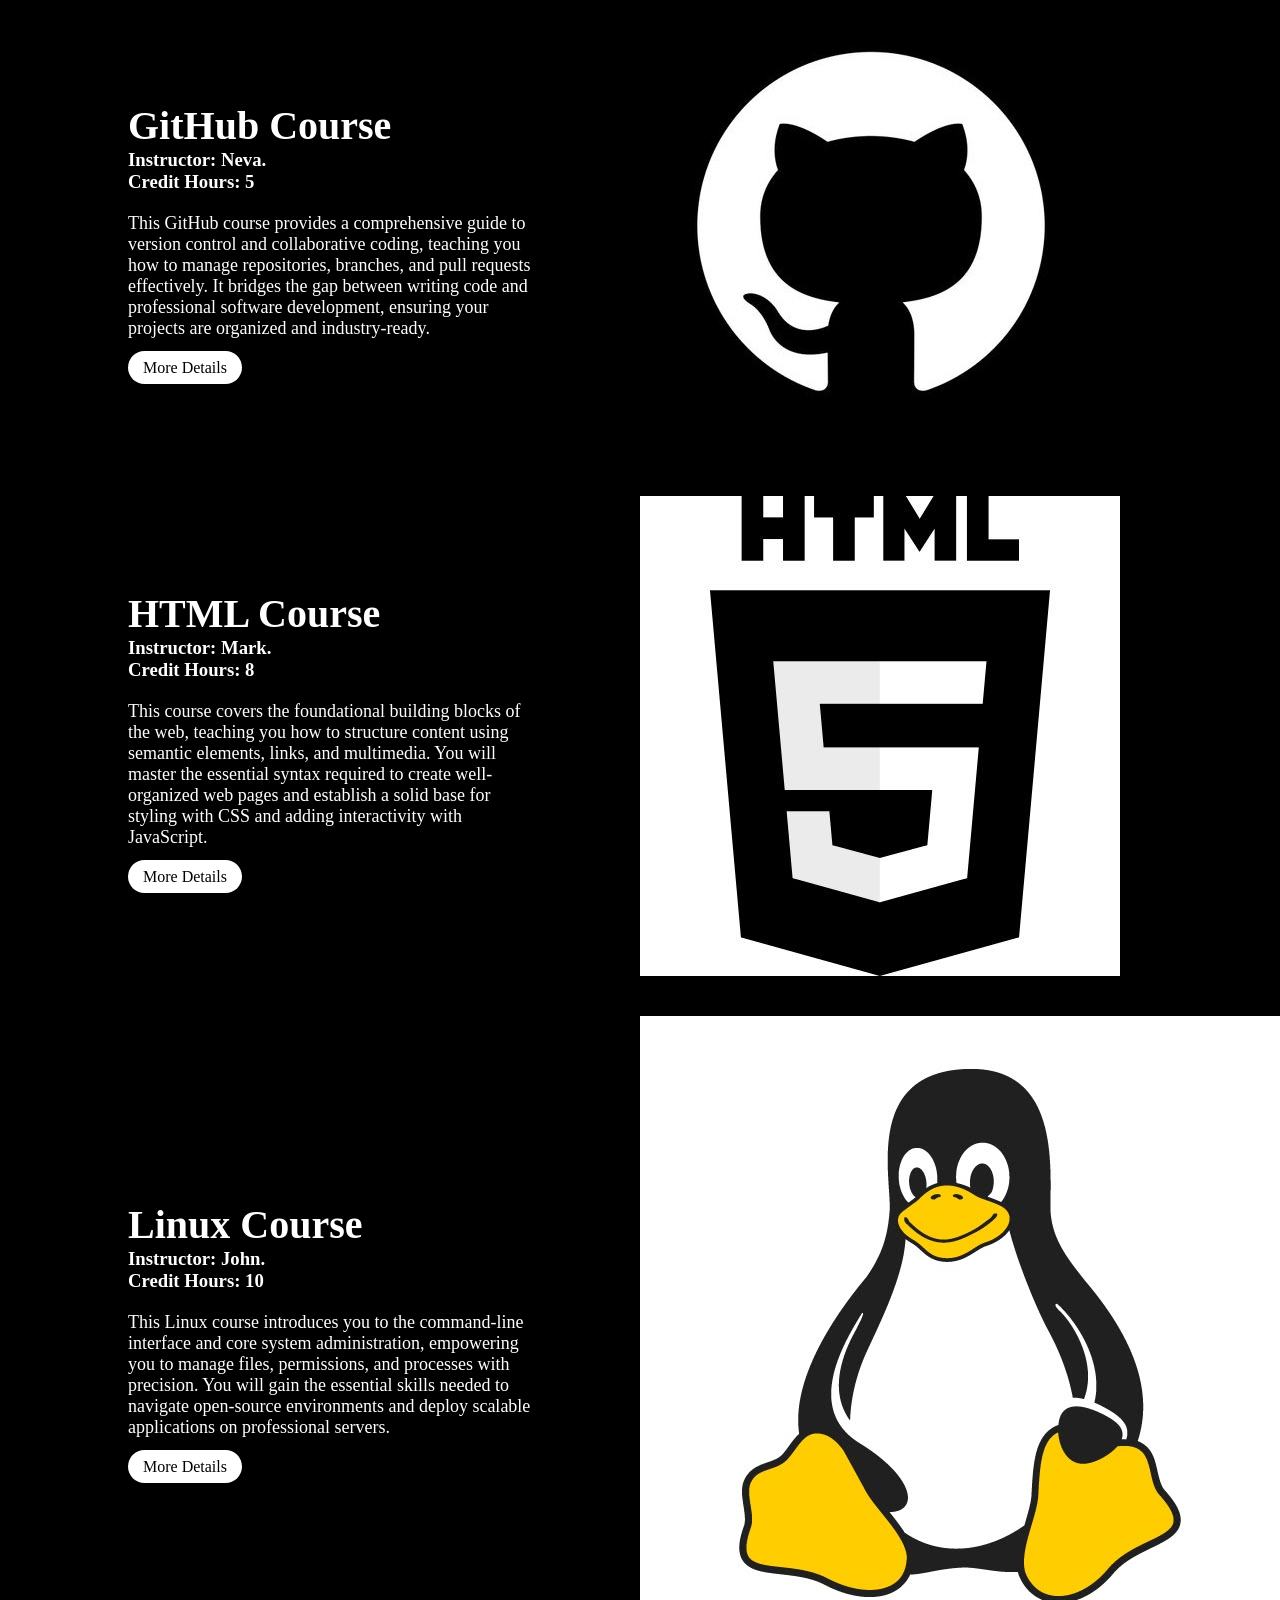
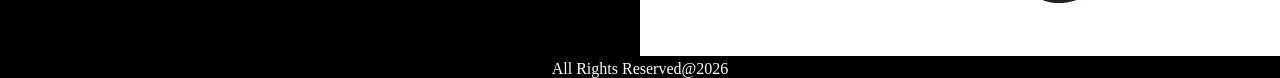
==== My Courses.html @ 2db6e15b "Add files via upload" ====
<!DOCTYPE html>

<html lang="en">

<head>
<title> Coursatak </title>
<meta charset="UTF-8"> <!--To Identify All Languages-->
<link href="style.css" rel="Stylesheet" ><!--this attribute used to merge css&html files togther-->
</head>

<body> 
<div class="container1">21
  <div class="content">
        <div class="text">
            <h1> GitHub Course </h1>
            <h3>Instructor: Neva.</h3>
            <h3>Credit Hours: 5</h3>
            <p> This GitHub course provides a comprehensive guide to version control and collaborative coding, teaching you how to manage repositories, branches, and pull requests effectively. It bridges the gap between writing code and professional software development, ensuring your projects are organized and industry-ready. </p>
            <a href="#"> More Details </a>  
        </div>
           <div class="img">
              <img src="Images/github.jpg"  >
           </div>
        </div>
   <br>
   <br>
<!-- -->
              <div class="content">
        <div class="text">
            <h1> HTML Course </h1>
            <h3>Instructor: Mark.</h3>
            <h3>Credit Hours: 8</h3>
            <p> This course covers the foundational building blocks of the web, teaching you how to structure content using semantic elements, links, and multimedia. You will master the essential syntax required to create well-organized web pages and establish a solid base for styling with CSS and adding interactivity with JavaScript. </p>
            <a href="#"> More Details </a>  
        </div>
           <div class="img">
              <img src="Images/html.jpg"  >
           </div>
        </div>
        <!---->
        <br>
            
        <br>

                      <div class="content">
        <div class="text">
            <h1> Linux Course </h1>
            <h3>Instructor: John.</h3>
            <h3>Credit Hours: 10</h3>
            <p> This Linux course introduces you to the command-line interface and core system administration, empowering you to manage files, permissions, and processes with precision. You will gain the essential skills needed to navigate open-source environments and deploy scalable applications on professional servers. </p>
            <a href="#"> More Details </a>  
        </div>
           <div class="img">
              <img src="Images/Linux.jpg"  >
           </div>
        </div>
        <footer>All Rights Reserved@2026</footer>
</div>
</body>
</html>
---- style.css ----
*{
    padding: 0;
    margin:0;
    font-family: cursive;
}
.container{
    background: black;
    min-height: 100vh;
    width: 100%;
     overflow: hidden; 
}
header{
    display: flex;
    justify-content: space-between;
    margin: auto;
    width: 80%;
    align-items: center;
}
.logo{
 width: 350px;
 margin-left: 0px 0px 0px 0px;
}
ul li{
    display: inline-block;
    list-style: none;
}
ul li a{
    color: white;
    text-decoration: none;
    margin: 0 10px;
}
.content{
    display:flex;
    justify-content: space-between;
    align-items: center;
    width: 80%;
    margin:auto;
}

.content .text{
    width:40%;
    color: white;
}
.content .text h1{
    font-size: 40px;
    text-transform:capitalize;

}
.content .text p{
    font-size: 18px;
    margin: 20px 0;
    
}
.content .text a{
  text-decoration: none;
  background-color: white;
  color:black;
    padding: 8px 15px;
    border-radius: 20px;
}
.content .img{
    width:50%;
}
.content .img .logo{
    width:180px;
}

footer{
    background-color: black;
    color:white;
    text-align: center;
}
body{
    background-color: black;
}
.addcourse{
    justify-content:first ;
    color: white;
    font-family:fantasy ;
    border: solid 50px;

}
.body1{
  display: flex;
  justify-content: center; 
  align-items: center;     
  height: 100vh;
  margin: 0;
  background-color: black;
}

form {
  background: rgb(64, 15, 186);
  padding: 20px;
  border-radius: 50px;
  box-shadow: 0 0 10px rgba(0,0,0,0.1);
  text-align: center;
}
.footerbutton{
  text-decoration: none;
  background-color: white;
  color:black;
    padding: 8px 15px;
    border-radius: 20px;
}
.contact{
    color: white;
    text-decoration: none;
    margin: 0 10px;
    display: inline-block;
    list-style: none;
    text-decoration: none;
    padding: 10px 20px;
    border-radius: 5px;
    display: inline-block;
    margin-top: 220px;
}
.body2 {
  font-family: Arial;
  text-align: center;  
  background: #000;
}
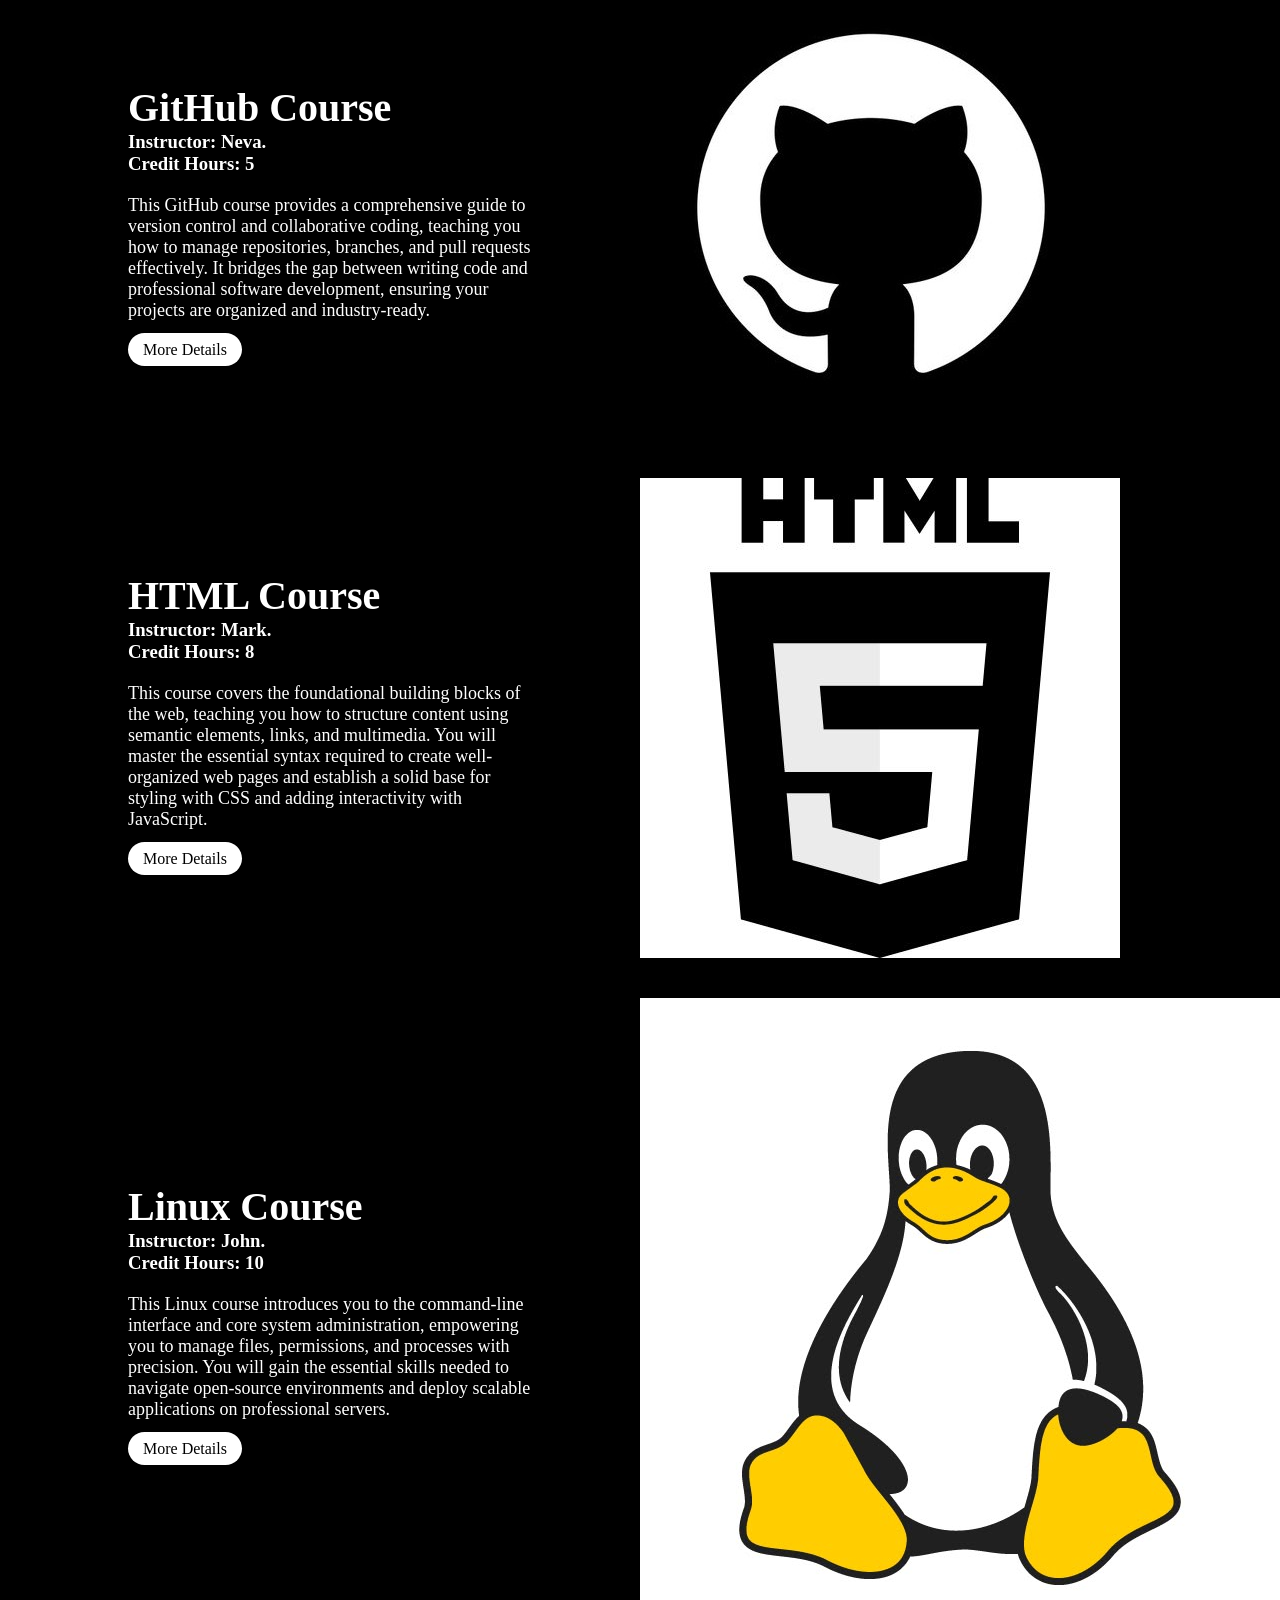
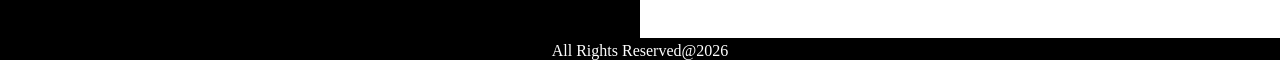
==== commit bbb0a496: "Update My Courses.html" ====
--- a/My Courses.html
+++ b/My Courses.html
@@ -9,7 +9,7 @@
 </head>
 
 <body> 
-<div class="container1">21
+<div class="container1">
   <div class="content">
         <div class="text">
             <h1> GitHub Course </h1>
